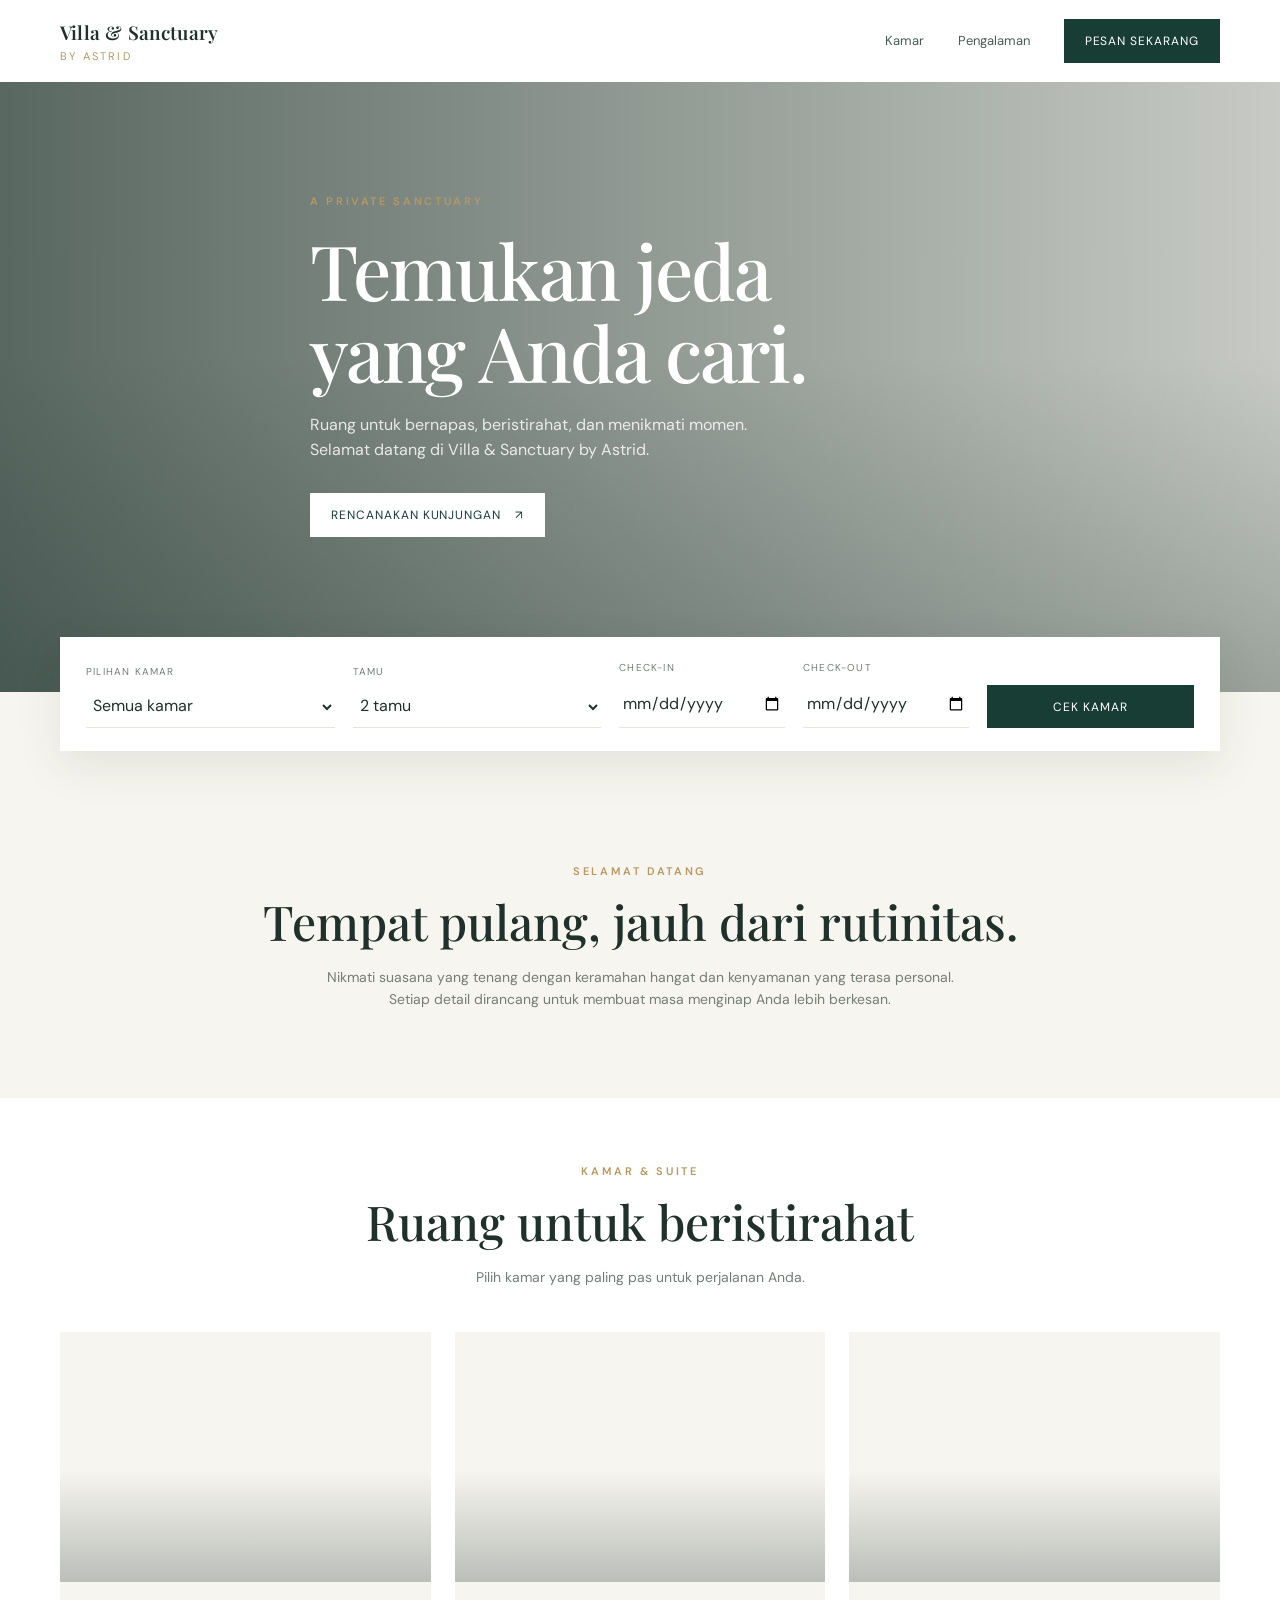
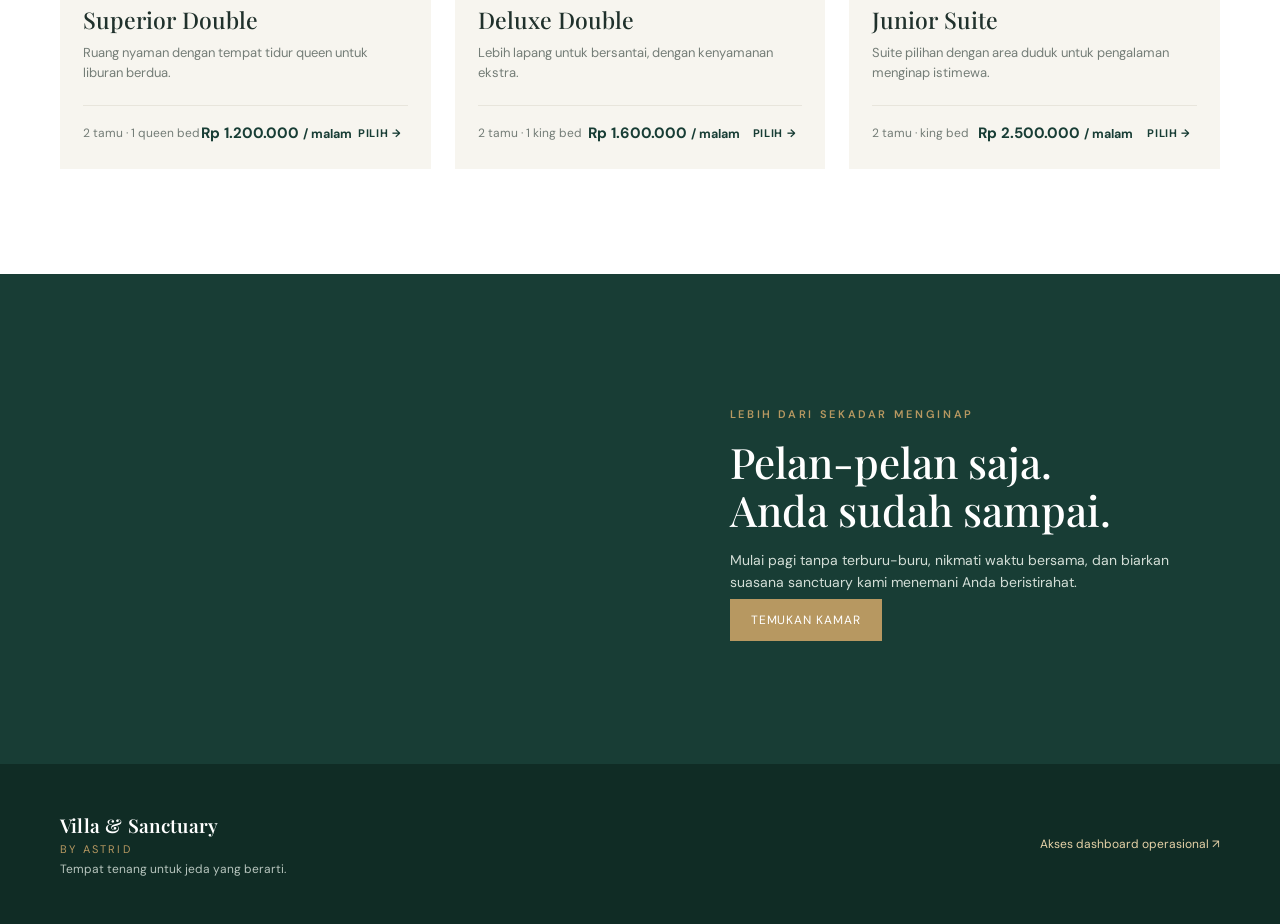
==== booking.html @ de43f6a3 "update front end" ====
<!DOCTYPE html>
<html lang="id">
<head>
  <meta charset="UTF-8">
  <meta name="viewport" content="width=device-width, initial-scale=1.0">
  <meta name="theme-color" content="#183d35">
  <meta name="description" content="Temukan ketenangan dan kenyamanan di Villa & Sanctuary by Astrid. Lihat kamar dan rencanakan masa menginap Anda.">
  <title>Villa & Sanctuary by Astrid | A Sanctuary to Stay</title>
  <link rel="preconnect" href="https://fonts.googleapis.com">
  <link rel="preconnect" href="https://fonts.gstatic.com" crossorigin>
  <link href="https://fonts.googleapis.com/css2?family=DM+Sans:wght@400;500;600;700&family=Playfair+Display:wght@500;600;700&display=swap" rel="stylesheet">
  <style>
    :root{--forest:#183d35;--forest2:#244d43;--cream:#f7f5ef;--ink:#20312c;--muted:#747d77;--gold:#b79861;--line:#e8e5dc;--white:#fff;--serif:'Playfair Display',Georgia,serif;--sans:'DM Sans',Arial,sans-serif}
    *{box-sizing:border-box}html{scroll-behavior:smooth}body{margin:0;background:var(--cream);color:var(--ink);font-family:var(--sans);line-height:1.55}a{color:inherit;text-decoration:none}button,input,select{font:inherit}.wrap{width:min(1160px,calc(100% - 48px));margin:auto}
    .topbar{height:82px;background:#fff;display:flex;align-items:center;position:relative;z-index:2}.nav{display:flex;align-items:center;justify-content:space-between}.brand{display:flex;flex-direction:column;line-height:1.15}.brand b{font:600 19px var(--serif);letter-spacing:.01em}.brand span{color:var(--gold);font-size:11px;letter-spacing:.2em;text-transform:uppercase;margin-top:5px}.navlinks{display:flex;align-items:center;gap:34px;font-size:13px;color:#4c5b55}.navlinks a:hover{color:var(--gold)}.nav-cta,.button{border:0;background:var(--forest);color:white;padding:13px 21px;font-size:12px;letter-spacing:.08em;text-transform:uppercase;cursor:pointer;transition:.2s}.nav-cta:hover,.button:hover{background:var(--forest2);transform:translateY(-1px)}
    .hero{min-height:610px;background:linear-gradient(90deg,rgba(12,34,28,.67),rgba(12,34,28,.2)),linear-gradient(0deg,rgba(12,34,28,.24),transparent 55%),url('https://images.unsplash.com/photo-1613490493576-7fde63acd811?auto=format&fit=crop&w=2200&q=85') center 54%/cover;display:flex;align-items:center;color:white}.hero-content{padding:86px 0 130px;max-width:660px}.eyebrow{font-size:11px;font-weight:600;letter-spacing:.24em;text-transform:uppercase;color:var(--gold)}.hero h1{font:500 clamp(43px,7vw,76px)/1.08 var(--serif);letter-spacing:-.025em;margin:19px 0 20px}.hero p{font-size:16px;max-width:490px;color:rgba(255,255,255,.83);margin:0 0 30px}.button.light{background:white;color:var(--forest);display:inline-flex;align-items:center;gap:14px}.button.light:hover{background:var(--cream)}
    .booking-wrap{position:relative;margin-top:-55px;z-index:1}.booking-bar{background:white;box-shadow:0 15px 45px #1e302018;padding:23px 26px;display:grid;grid-template-columns:1.2fr 1.2fr .8fr .8fr 1fr;align-items:end;gap:18px}.field label{display:block;font-size:10px;letter-spacing:.12em;text-transform:uppercase;color:var(--muted);margin-bottom:8px}.field input,.field select{width:100%;border:0;border-bottom:1px solid var(--line);border-radius:0;background:white;padding:7px 3px 10px;color:var(--ink);outline:none}.field input:focus,.field select:focus{border-color:var(--gold)}.booking-bar .button{height:43px}
    .intro{padding:112px 0 88px;text-align:center}.intro .eyebrow{color:var(--gold)}.intro h2,.section-head h2{font:500 clamp(34px,4vw,48px)/1.2 var(--serif);margin:13px 0 16px}.intro p{max-width:640px;margin:0 auto;color:var(--muted);font-size:14px}.rooms{padding:65px 0 105px;background:white}.section-head{text-align:center;margin-bottom:43px}.section-head p{color:var(--muted);font-size:14px;margin:0}.room-grid{display:grid;grid-template-columns:repeat(3,1fr);gap:24px}.room-card{background:var(--cream);overflow:hidden}.room-photo{height:250px;background-size:cover;background-position:center;position:relative}.room-photo:after{content:'';position:absolute;inset:0;background:linear-gradient(0deg,#10251e42,transparent 45%)}.room-card:nth-child(1) .room-photo{background-image:url('https://images.unsplash.com/photo-1611892440504-42a792e24d32?auto=format&fit=crop&w=1000&q=80')}.room-card:nth-child(2) .room-photo{background-image:url('https://images.unsplash.com/photo-1616594039964-ae9021a400a0?auto=format&fit=crop&w=1000&q=80')}.room-card:nth-child(3) .room-photo{background-image:url('https://images.unsplash.com/photo-1618221195710-dd6b41faaea6?auto=format&fit=crop&w=1000&q=80')}.room-info{padding:22px 23px 24px}.room-info h3{font:500 23px var(--serif);margin:0 0 8px}.room-info p{font-size:13px;color:var(--muted);margin:0 0 20px;min-height:42px}.room-meta{border-top:1px solid var(--line);padding-top:16px;display:flex;justify-content:space-between;align-items:center;font-size:12px;color:var(--muted)}.room-meta strong{font-size:15px;color:var(--forest)}.room-meta button{border:0;background:none;color:var(--forest);font-weight:700;cursor:pointer;letter-spacing:.06em;font-size:11px}
    .experience{display:grid;grid-template-columns:1fr 1fr;min-height:490px;background:var(--forest);color:white}.experience-image{background:url('https://images.unsplash.com/photo-1600210492486-724fe5c67fb0?auto=format&fit=crop&w=1200&q=85') center/cover;min-height:380px}.experience-copy{padding:76px clamp(30px,7vw,100px);align-self:center}.experience-copy h2{font:500 42px/1.16 var(--serif);margin:15px 0}.experience-copy p{font-size:14px;color:#d3ded7;max-width:460px}.experience-copy .button{background:var(--gold);margin-top:15px}.footer{padding:48px 0;background:#102c25;color:white}.footer-row{display:flex;justify-content:space-between;align-items:center;gap:20px}.footer p{margin:7px 0 0;color:#b7c5be;font-size:12px}.footer a{font-size:12px;color:#e6d2a8}
    .modal{display:none;position:fixed;inset:0;z-index:10;background:#10211eb8;padding:20px;align-items:center;justify-content:center}.modal.open{display:flex}.modal-card{width:min(550px,100%);max-height:92vh;overflow:auto;background:white;padding:32px}.modal-head{display:flex;justify-content:space-between;align-items:start;margin-bottom:20px}.modal-head h2{font:500 30px var(--serif);margin:0}.modal-head p{font-size:13px;color:var(--muted);margin:5px 0 0}.close{border:0;background:none;font-size:27px;color:var(--muted);cursor:pointer}.form-grid{display:grid;grid-template-columns:1fr 1fr;gap:15px}.form-grid .field.full{grid-column:1/-1}.form-grid .field input,.form-grid .field select{border:1px solid var(--line);padding:11px}.price-line{display:flex;justify-content:space-between;padding:15px 0;border-top:1px solid var(--line);margin-top:20px;font-size:13px}.price-line strong{color:var(--forest);font-size:16px}.modal-actions{display:flex;justify-content:flex-end;gap:10px}.button.secondary{background:white;color:var(--forest);border:1px solid var(--line)}.notice{display:none;padding:12px;margin:0 0 16px;background:#edf5ef;color:var(--forest);font-size:13px}.notice.show{display:block}.mobile-menu{display:none}
    @media(max-width:800px){.navlinks{gap:18px}.booking-bar{grid-template-columns:1fr 1fr}.booking-bar .button{grid-column:1/-1}.room-grid{grid-template-columns:1fr 1fr}.experience-copy{padding:55px 38px}}
    @media(max-width:580px){.wrap{width:min(100% - 32px,1160px)}.topbar{height:70px}.navlinks a:not(.nav-cta){display:none}.nav-cta{padding:11px 14px}.hero{min-height:555px;background-position:58% center}.hero-content{padding:80px 0 115px}.hero p{font-size:14px}.booking-wrap{margin-top:-45px}.booking-bar{padding:20px;gap:13px}.intro{padding:78px 0 66px}.rooms{padding:55px 0 72px}.room-grid{grid-template-columns:1fr;gap:18px}.room-photo{height:230px}.room-info p{min-height:unset}.experience{grid-template-columns:1fr}.experience-image{min-height:280px}.experience-copy{padding:45px 25px}.experience-copy h2{font-size:35px}.footer-row{align-items:flex-start;flex-direction:column}.form-grid{grid-template-columns:1fr}.form-grid .field.full{grid-column:auto}.modal-card{padding:23px}}
  </style>
</head>
<body>
  <header class="topbar"><div class="wrap nav"><a class="brand" href="#home"><b>Villa &amp; Sanctuary</b><span>by Astrid</span></a><nav class="navlinks" aria-label="Navigasi utama"><a href="#rooms">Kamar</a><a href="#experience">Pengalaman</a><a class="nav-cta" href="#booking">Pesan Sekarang</a></nav></div></header>
  <main>
    <section class="hero" id="home"><div class="wrap hero-content"><div class="eyebrow">A private sanctuary</div><h1>Temukan jeda<br>yang Anda cari.</h1><p>Ruang untuk bernapas, beristirahat, dan menikmati momen. Selamat datang di Villa &amp; Sanctuary by Astrid.</p><a class="button light" href="#booking">Rencanakan kunjungan <span aria-hidden="true">↗</span></a></div></section>
    <div class="wrap booking-wrap" id="booking"><form class="booking-bar" id="searchForm"><div class="field"><label for="searchRoom">Pilihan kamar</label><select id="searchRoom"><option>Semua kamar</option><option>Standard Double</option><option>Superior Double</option><option>Deluxe Double</option><option>Executive Double</option><option>Junior Suite Double</option><option>Standard Twin</option></select></div><div class="field"><label for="searchGuests">Tamu</label><select id="searchGuests"><option>2 tamu</option><option>1 tamu</option><option>3 tamu</option><option>4 tamu</option></select></div><div class="field"><label for="searchCheckin">Check-in</label><input id="searchCheckin" type="date" required></div><div class="field"><label for="searchCheckout">Check-out</label><input id="searchCheckout" type="date" required></div><button class="button" type="submit">Cek kamar</button></form></div>
    <section class="intro"><div class="wrap"><div class="eyebrow">Selamat datang</div><h2>Tempat pulang, jauh dari rutinitas.</h2><p>Nikmati suasana yang tenang dengan keramahan hangat dan kenyamanan yang terasa personal. Setiap detail dirancang untuk membuat masa menginap Anda lebih berkesan.</p></div></section>
    <section class="rooms" id="rooms"><div class="wrap"><div class="section-head"><div class="eyebrow">Kamar &amp; suite</div><h2>Ruang untuk beristirahat</h2><p>Pilih kamar yang paling pas untuk perjalanan Anda.</p></div><div class="room-grid">
      <article class="room-card" data-room="Superior Double"><div class="room-photo" role="img" aria-label="Kamar Superior Double"></div><div class="room-info"><h3>Superior Double</h3><p>Ruang nyaman dengan tempat tidur queen untuk liburan berdua.</p><div class="room-meta"><span>2 tamu · 1 queen bed</span><strong>Rp 1.200.000 <small>/ malam</small></strong><button data-book="Superior Double">PILIH →</button></div></div></article>
      <article class="room-card" data-room="Deluxe Double"><div class="room-photo" role="img" aria-label="Kamar Deluxe Double"></div><div class="room-info"><h3>Deluxe Double</h3><p>Lebih lapang untuk bersantai, dengan kenyamanan ekstra.</p><div class="room-meta"><span>2 tamu · 1 king bed</span><strong>Rp 1.600.000 <small>/ malam</small></strong><button data-book="Deluxe Double">PILIH →</button></div></div></article>
      <article class="room-card" data-room="Junior Suite Double"><div class="room-photo" role="img" aria-label="Junior Suite Double"></div><div class="room-info"><h3>Junior Suite</h3><p>Suite pilihan dengan area duduk untuk pengalaman menginap istimewa.</p><div class="room-meta"><span>2 tamu · king bed</span><strong>Rp 2.500.000 <small>/ malam</small></strong><button data-book="Junior Suite Double">PILIH →</button></div></div></article>
    </div></div></section>
    <section class="experience" id="experience"><div class="experience-image" role="img" aria-label="Interior villa yang tenang"></div><div class="experience-copy"><div class="eyebrow">Lebih dari sekadar menginap</div><h2>Pelan-pelan saja.<br>Anda sudah sampai.</h2><p>Mulai pagi tanpa terburu-buru, nikmati waktu bersama, dan biarkan suasana sanctuary kami menemani Anda beristirahat.</p><a href="#booking" class="button">Temukan kamar</a></div></section>
  </main>
  <footer class="footer"><div class="wrap footer-row"><div class="brand"><b>Villa &amp; Sanctuary</b><span>by Astrid</span><p>Tempat tenang untuk jeda yang berarti.</p></div><a href="index.html">Akses dashboard operasional ↗</a></div></footer>
  <div class="modal" id="bookingModal" role="dialog" aria-modal="true" aria-labelledby="modalTitle"><div class="modal-card"><div class="modal-head"><div><h2 id="modalTitle">Rencanakan masa menginap</h2><p>Isi detail Anda, tim kami akan menyiapkan reservasi.</p></div><button class="close" type="button" aria-label="Tutup">×</button></div><div class="notice" id="bookingNotice" role="status"></div><form id="guestBookingForm"><div class="form-grid"><div class="field full"><label for="guestName">Nama lengkap</label><input id="guestName" autocomplete="name" required placeholder="Nama sesuai identitas"></div><div class="field full"><label for="guestEmail">Email</label><input id="guestEmail" type="email" autocomplete="email" required placeholder="nama@email.com"></div><div class="field"><label for="guestPhone">Nomor telepon</label><input id="guestPhone" type="tel" autocomplete="tel" required placeholder="08xxxxxxxxxx"></div><div class="field"><label for="roomType">Tipe kamar</label><select id="roomType" required><option value="Standard Twin">Standard Twin</option><option value="Standard Double">Standard Double</option><option value="Superior Double">Superior Double</option><option value="Deluxe Double">Deluxe Double</option><option value="Executive Double">Executive Double</option><option value="Junior Suite Double">Junior Suite Double</option></select></div><div class="field"><label for="checkin">Check-in</label><input id="checkin" type="date" required></div><div class="field"><label for="checkout">Check-out</label><input id="checkout" type="date" required></div><div class="field"><label for="roomsCount">Jumlah kamar</label><select id="roomsCount"><option value="1">1 kamar</option><option value="2">2 kamar</option><option value="3">3 kamar</option></select></div><div class="field"><label for="guestCount">Jumlah tamu</label><select id="guestCount"><option value="1">1 tamu</option><option value="2" selected>2 tamu</option><option value="3">3 tamu</option><option value="4">4 tamu</option></select></div></div><div class="price-line"><span id="staySummary">Pilih tanggal menginap</span><strong id="stayTotal">—</strong></div><div class="modal-actions"><button type="button" class="button secondary close-action">Kembali</button><button type="submit" class="button">Kirim permintaan</button></div></form></div></div>
  <script>
    (()=>{
      const key='revenueTrackerBookings';
      const rates={'Standard Twin':900000,'Standard Double':1000000,'Superior Double':1200000,'Deluxe Double':1600000,'Executive Double':2000000,'Junior Suite Double':2500000};
      const modal=document.getElementById('bookingModal'),form=document.getElementById('guestBookingForm'),notice=document.getElementById('bookingNotice');
      const date=(d)=>{const x=new Date();x.setDate(x.getDate()+d);return x.toISOString().slice(0,10)};
      const minDate=date(0);['searchCheckin','searchCheckout','checkin','checkout'].forEach(id=>document.getElementById(id).min=minDate);
      const nights=()=>{const a=new Date(document.getElementById('checkin').value+'T00:00:00Z'),b=new Date(document.getElementById('checkout').value+'T00:00:00Z');return Math.round((b-a)/86400000)};
      const money=n=>new Intl.NumberFormat('id-ID',{style:'currency',currency:'IDR',maximumFractionDigits:0}).format(n);
      function updateTotal(){const n=nights(),r=document.getElementById('roomType').value,count=Number(document.getElementById('roomsCount').value),rate=rates[r]||1200000;document.getElementById('staySummary').textContent=n>0?`${n} malam · ${count} kamar`:'Pilih tanggal menginap';document.getElementById('stayTotal').textContent=n>0?money(n*count*rate):'—'}
      function open(room){if(room)document.getElementById('roomType').value=room;const ci=document.getElementById('searchCheckin').value,co=document.getElementById('searchCheckout').value;if(ci)document.getElementById('checkin').value=ci;if(co)document.getElementById('checkout').value=co;modal.classList.add('open');updateTotal();document.getElementById('guestName').focus()}
      document.querySelectorAll('[data-book]').forEach(b=>b.addEventListener('click',()=>open(b.dataset.book)));
      document.querySelectorAll('.nav-cta,.hero .button,.experience .button').forEach(b=>b.addEventListener('click',e=>{if(b.getAttribute('href')==='#booking'){e.preventDefault();open()}}));
      document.querySelectorAll('.close,.close-action').forEach(b=>b.addEventListener('click',()=>modal.classList.remove('open')));modal.addEventListener('click',e=>{if(e.target===modal)modal.classList.remove('open')});document.addEventListener('keydown',e=>{if(e.key==='Escape')modal.classList.remove('open')});
      ['checkin','checkout','roomType','roomsCount'].forEach(id=>document.getElementById(id).addEventListener('change',updateTotal));
      document.getElementById('checkin').addEventListener('change',e=>{document.getElementById('checkout').min=e.target.value||minDate;if(document.getElementById('checkout').value<=e.target.value)document.getElementById('checkout').value='';updateTotal()});
      document.getElementById('searchCheckin').addEventListener('change',e=>{document.getElementById('searchCheckout').min=e.target.value||minDate});
      document.getElementById('searchForm').addEventListener('submit',e=>{e.preventDefault();const a=document.getElementById('searchCheckin').value,b=document.getElementById('searchCheckout').value;if(!a||!b||b<=a){alert('Tanggal check-out harus setelah tanggal check-in.');return}const chosen=document.getElementById('searchRoom').value;if(chosen!=='Semua kamar')document.getElementById('roomType').value=chosen;open(chosen==='Semua kamar'?'Superior Double':chosen)});
      form.addEventListener('submit',e=>{e.preventDefault();if(!form.reportValidity())return;const ci=document.getElementById('checkin').value,co=document.getElementById('checkout').value,n=nights();if(n<1){notice.textContent='Tanggal check-out harus setelah check-in.';notice.classList.add('show');return}const room=document.getElementById('roomType').value,rooms=Number(document.getElementById('roomsCount').value),rate=rates[room]||1200000;let records=[];try{records=JSON.parse(localStorage.getItem(key)||'[]');if(!Array.isArray(records))records=[]}catch(_){records=[]}const serial=records.reduce((m,x)=>Math.max(m,Number((String(x.id||'').match(/^BK-(\d+)$/)||[])[1]||0),0);const booking={id:`BK-${String(serial+1).padStart(3,'0')}`,guest:document.getElementById('guestName').value.trim(),email:document.getElementById('guestEmail').value.trim(),phone:document.getElementById('guestPhone').value.trim(),channel:'Direct Website',otaClass:'ota-website',room,rooms,nights:n,rate,price:rate*rooms*n,status:'pending',bookingDate:date(0),checkInDate:ci,departureDate:co,checkOutDate:co,guests:Number(document.getElementById('guestCount').value)};try{records.push(booking);localStorage.setItem(key,JSON.stringify(records));notice.textContent=`Permintaan booking tersimpan. Nomor booking Anda ${booking.id}. Tim kami akan menghubungi Anda untuk konfirmasi.`;notice.classList.add('show');form.reset();document.getElementById('checkin').min=minDate;updateTotal()}catch(_){notice.textContent='Browser tidak dapat menyimpan booking. Coba kembali atau hubungi properti.';notice.classList.add('show')}});
    })();
  </script>
</body>
</html>
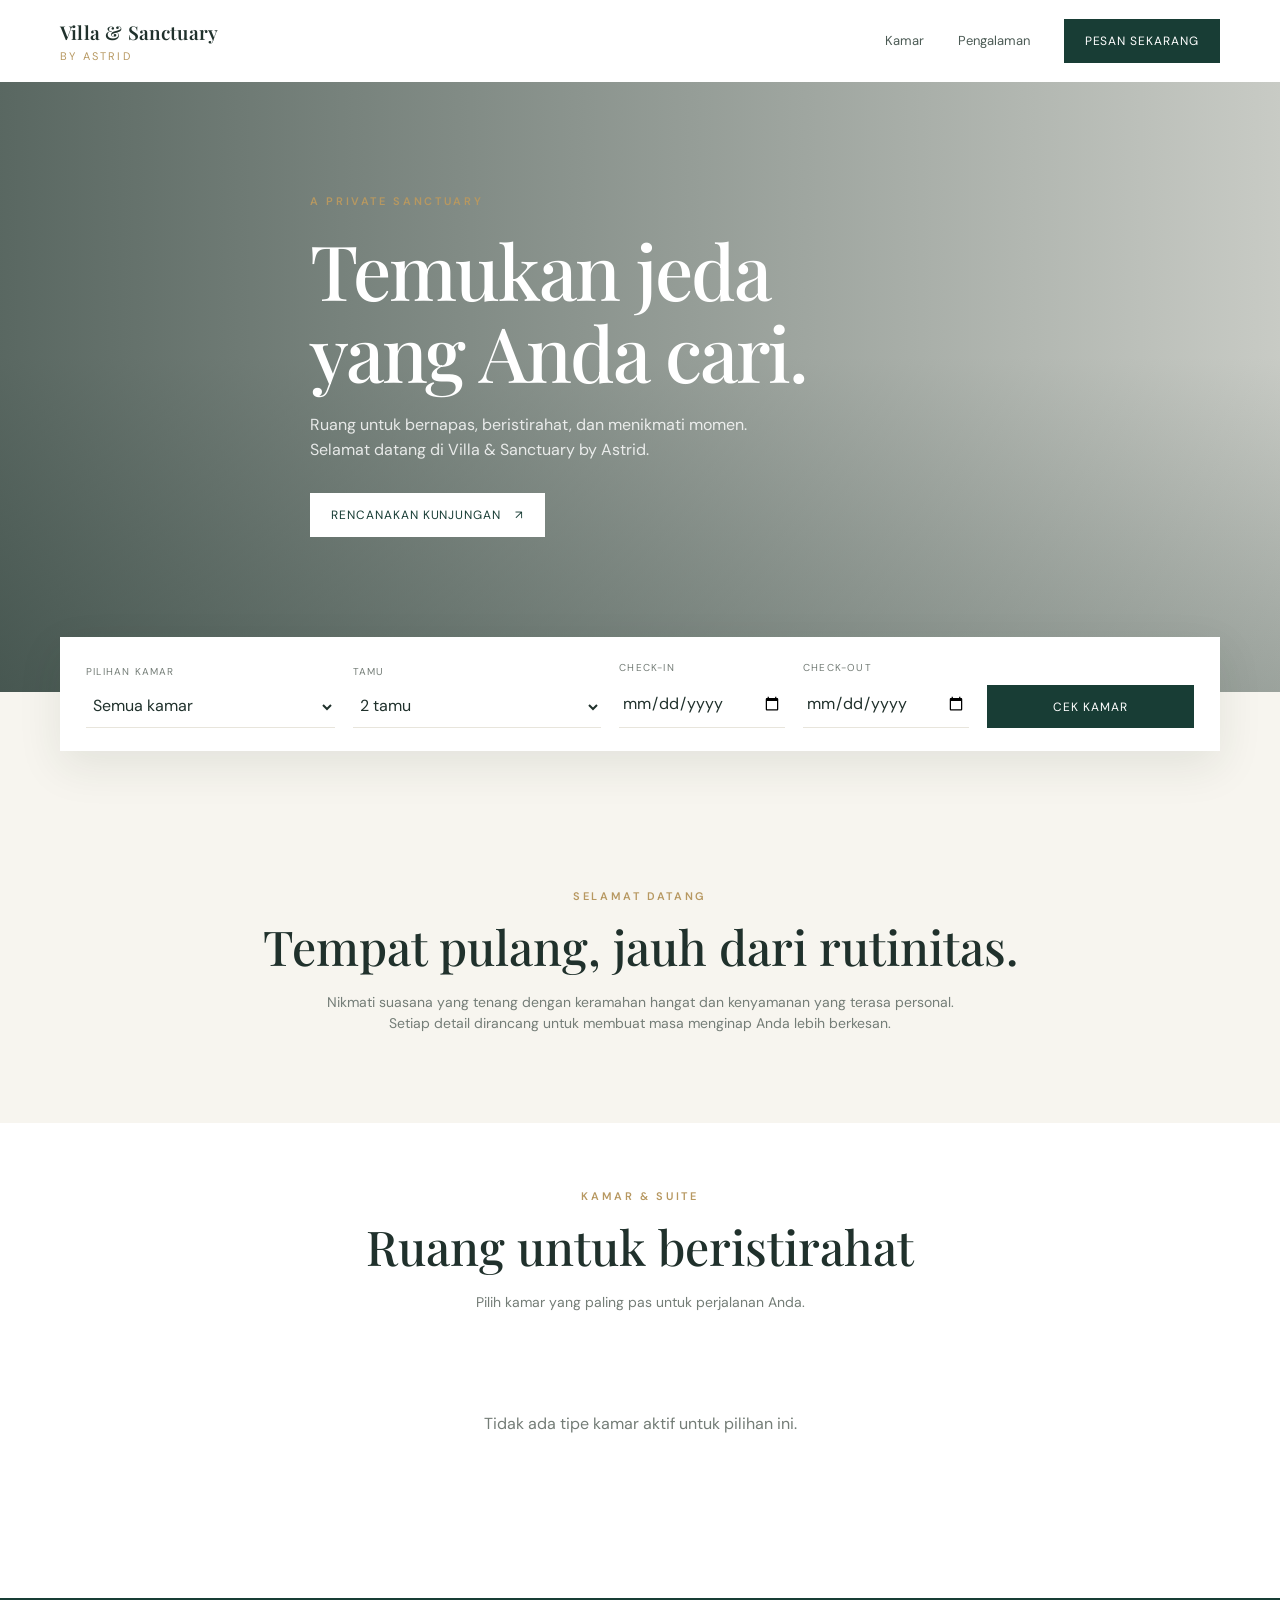
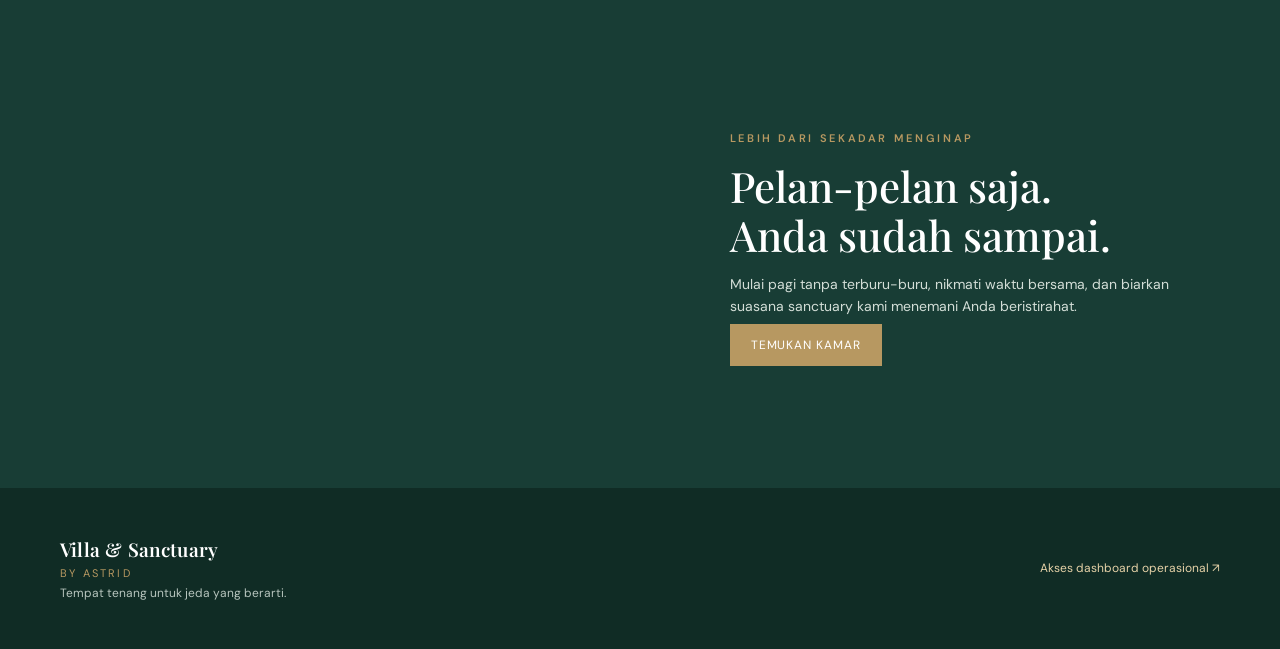
==== commit fee3bc4c: "migrasi database" ====
--- a/booking.html
+++ b/booking.html
@@ -19,14 +19,17 @@
     .experience{display:grid;grid-template-columns:1fr 1fr;min-height:490px;background:var(--forest);color:white}.experience-image{background:url('https://images.unsplash.com/photo-1600210492486-724fe5c67fb0?auto=format&fit=crop&w=1200&q=85') center/cover;min-height:380px}.experience-copy{padding:76px clamp(30px,7vw,100px);align-self:center}.experience-copy h2{font:500 42px/1.16 var(--serif);margin:15px 0}.experience-copy p{font-size:14px;color:#d3ded7;max-width:460px}.experience-copy .button{background:var(--gold);margin-top:15px}.footer{padding:48px 0;background:#102c25;color:white}.footer-row{display:flex;justify-content:space-between;align-items:center;gap:20px}.footer p{margin:7px 0 0;color:#b7c5be;font-size:12px}.footer a{font-size:12px;color:#e6d2a8}
     .modal{display:none;position:fixed;inset:0;z-index:10;background:#10211eb8;padding:20px;align-items:center;justify-content:center}.modal.open{display:flex}.modal-card{width:min(550px,100%);max-height:92vh;overflow:auto;background:white;padding:32px}.modal-head{display:flex;justify-content:space-between;align-items:start;margin-bottom:20px}.modal-head h2{font:500 30px var(--serif);margin:0}.modal-head p{font-size:13px;color:var(--muted);margin:5px 0 0}.close{border:0;background:none;font-size:27px;color:var(--muted);cursor:pointer}.form-grid{display:grid;grid-template-columns:1fr 1fr;gap:15px}.form-grid .field.full{grid-column:1/-1}.form-grid .field input,.form-grid .field select{border:1px solid var(--line);padding:11px}.price-line{display:flex;justify-content:space-between;padding:15px 0;border-top:1px solid var(--line);margin-top:20px;font-size:13px}.price-line strong{color:var(--forest);font-size:16px}.modal-actions{display:flex;justify-content:flex-end;gap:10px}.button.secondary{background:white;color:var(--forest);border:1px solid var(--line)}.notice{display:none;padding:12px;margin:0 0 16px;background:#edf5ef;color:var(--forest);font-size:13px}.notice.show{display:block}.mobile-menu{display:none}
     @media(max-width:800px){.navlinks{gap:18px}.booking-bar{grid-template-columns:1fr 1fr}.booking-bar .button{grid-column:1/-1}.room-grid{grid-template-columns:1fr 1fr}.experience-copy{padding:55px 38px}}
-    @media(max-width:580px){.wrap{width:min(100% - 32px,1160px)}.topbar{height:70px}.navlinks a:not(.nav-cta){display:none}.nav-cta{padding:11px 14px}.hero{min-height:555px;background-position:58% center}.hero-content{padding:80px 0 115px}.hero p{font-size:14px}.booking-wrap{margin-top:-45px}.booking-bar{padding:20px;gap:13px}.intro{padding:78px 0 66px}.rooms{padding:55px 0 72px}.room-grid{grid-template-columns:1fr;gap:18px}.room-photo{height:230px}.room-info p{min-height:unset}.experience{grid-template-columns:1fr}.experience-image{min-height:280px}.experience-copy{padding:45px 25px}.experience-copy h2{font-size:35px}.footer-row{align-items:flex-start;flex-direction:column}.form-grid{grid-template-columns:1fr}.form-grid .field.full{grid-column:auto}.modal-card{padding:23px}}
+    .stay-price{min-height:0!important;margin:12px 0 0!important;padding-top:10px;border-top:1px solid var(--line);color:var(--forest)!important;font-weight:700}.room-card{transition:transform .22s,box-shadow .22s}.room-card:hover{transform:translateY(-4px);box-shadow:0 14px 32px #20312c12}.room-card.sold-out{opacity:.7}.room-meta button:disabled{color:#777;cursor:not-allowed}.search-status{min-height:1.4em;margin:8px 4px 0;color:var(--muted);font-size:12px}.room-empty{grid-column:1/-1;text-align:center;color:var(--muted);padding:40px}.honeypot{position:absolute!important;left:-10000px!important;top:auto!important;width:1px!important;height:1px!important;overflow:hidden!important;opacity:0!important}.field input:focus-visible,.field select:focus-visible,button:focus-visible,a:focus-visible{outline:2px solid var(--gold);outline-offset:3px}.modal-card{animation:modal-in .2s ease-out}@keyframes modal-in{from{opacity:0;transform:translateY(10px)}to{opacity:1;transform:translateY(0)}}
+    @media(max-width:580px){.wrap{width:min(100% - 32px,1160px)}.topbar{height:70px}.navlinks a:not(.nav-cta){display:none}.nav-cta{padding:11px 14px}.hero{min-height:555px;background-position:58% center}.hero-content{padding:80px 0 115px}.hero p{font-size:14px}.booking-wrap{margin-top:-45px}.booking-bar{padding:20px;gap:13px}.booking-bar .field input,.booking-bar .field select{font-size:14px}.intro{padding:78px 0 66px}.rooms{padding:55px 0 72px}.room-grid{grid-template-columns:1fr;gap:18px}.room-photo{height:230px}.room-info p{min-height:unset}.room-meta{align-items:flex-start;flex-wrap:wrap;gap:12px}.room-meta strong{width:100%}.experience{grid-template-columns:1fr}.experience-image{min-height:280px}.experience-copy{padding:45px 25px}.experience-copy h2{font-size:35px}.footer-row{align-items:flex-start;flex-direction:column}.form-grid{grid-template-columns:1fr}.form-grid .field.full{grid-column:auto}.modal-card{padding:23px}.modal-actions{position:sticky;bottom:-23px;padding:12px 0 0;background:#fff}.modal-actions .button{flex:1;padding:13px 8px}}
+    @media(prefers-reduced-motion:reduce){html{scroll-behavior:auto}*,*::before,*::after{animation-duration:.01ms!important;transition-duration:.01ms!important}}
   </style>
 </head>
 <body>
+  <input id="companyWebsite" class="honeypot" type="text" tabindex="-1" autocomplete="off" aria-hidden="true">
   <header class="topbar"><div class="wrap nav"><a class="brand" href="#home"><b>Villa &amp; Sanctuary</b><span>by Astrid</span></a><nav class="navlinks" aria-label="Navigasi utama"><a href="#rooms">Kamar</a><a href="#experience">Pengalaman</a><a class="nav-cta" href="#booking">Pesan Sekarang</a></nav></div></header>
   <main>
     <section class="hero" id="home"><div class="wrap hero-content"><div class="eyebrow">A private sanctuary</div><h1>Temukan jeda<br>yang Anda cari.</h1><p>Ruang untuk bernapas, beristirahat, dan menikmati momen. Selamat datang di Villa &amp; Sanctuary by Astrid.</p><a class="button light" href="#booking">Rencanakan kunjungan <span aria-hidden="true">↗</span></a></div></section>
-    <div class="wrap booking-wrap" id="booking"><form class="booking-bar" id="searchForm"><div class="field"><label for="searchRoom">Pilihan kamar</label><select id="searchRoom"><option>Semua kamar</option><option>Standard Double</option><option>Superior Double</option><option>Deluxe Double</option><option>Executive Double</option><option>Junior Suite Double</option><option>Standard Twin</option></select></div><div class="field"><label for="searchGuests">Tamu</label><select id="searchGuests"><option>2 tamu</option><option>1 tamu</option><option>3 tamu</option><option>4 tamu</option></select></div><div class="field"><label for="searchCheckin">Check-in</label><input id="searchCheckin" type="date" required></div><div class="field"><label for="searchCheckout">Check-out</label><input id="searchCheckout" type="date" required></div><button class="button" type="submit">Cek kamar</button></form></div>
+    <div class="wrap booking-wrap" id="booking"><form class="booking-bar" id="searchForm"><div class="field"><label for="searchRoom">Pilihan kamar</label><select id="searchRoom"><option value="all">Semua kamar</option></select></div><div class="field"><label for="searchGuests">Tamu</label><select id="searchGuests"><option>2 tamu</option><option>1 tamu</option><option>3 tamu</option><option>4 tamu</option></select></div><div class="field"><label for="searchCheckin">Check-in</label><input id="searchCheckin" type="date" required></div><div class="field"><label for="searchCheckout">Check-out</label><input id="searchCheckout" type="date" required></div><button class="button" type="submit">Cek kamar</button></form><p class="search-status" id="roomSearchMessage" role="status" aria-live="polite"></p></div>
     <section class="intro"><div class="wrap"><div class="eyebrow">Selamat datang</div><h2>Tempat pulang, jauh dari rutinitas.</h2><p>Nikmati suasana yang tenang dengan keramahan hangat dan kenyamanan yang terasa personal. Setiap detail dirancang untuk membuat masa menginap Anda lebih berkesan.</p></div></section>
     <section class="rooms" id="rooms"><div class="wrap"><div class="section-head"><div class="eyebrow">Kamar &amp; suite</div><h2>Ruang untuk beristirahat</h2><p>Pilih kamar yang paling pas untuk perjalanan Anda.</p></div><div class="room-grid">
       <article class="room-card" data-room="Superior Double"><div class="room-photo" role="img" aria-label="Kamar Superior Double"></div><div class="room-info"><h3>Superior Double</h3><p>Ruang nyaman dengan tempat tidur queen untuk liburan berdua.</p><div class="room-meta"><span>2 tamu · 1 queen bed</span><strong>Rp 1.200.000 <small>/ malam</small></strong><button data-book="Superior Double">PILIH →</button></div></div></article>
@@ -37,7 +40,7 @@
   </main>
   <footer class="footer"><div class="wrap footer-row"><div class="brand"><b>Villa &amp; Sanctuary</b><span>by Astrid</span><p>Tempat tenang untuk jeda yang berarti.</p></div><a href="index.html">Akses dashboard operasional ↗</a></div></footer>
   <div class="modal" id="bookingModal" role="dialog" aria-modal="true" aria-labelledby="modalTitle"><div class="modal-card"><div class="modal-head"><div><h2 id="modalTitle">Rencanakan masa menginap</h2><p>Isi detail Anda, tim kami akan menyiapkan reservasi.</p></div><button class="close" type="button" aria-label="Tutup">×</button></div><div class="notice" id="bookingNotice" role="status"></div><form id="guestBookingForm"><div class="form-grid"><div class="field full"><label for="guestName">Nama lengkap</label><input id="guestName" autocomplete="name" required placeholder="Nama sesuai identitas"></div><div class="field full"><label for="guestEmail">Email</label><input id="guestEmail" type="email" autocomplete="email" required placeholder="nama@email.com"></div><div class="field"><label for="guestPhone">Nomor telepon</label><input id="guestPhone" type="tel" autocomplete="tel" required placeholder="08xxxxxxxxxx"></div><div class="field"><label for="roomType">Tipe kamar</label><select id="roomType" required><option value="Standard Twin">Standard Twin</option><option value="Standard Double">Standard Double</option><option value="Superior Double">Superior Double</option><option value="Deluxe Double">Deluxe Double</option><option value="Executive Double">Executive Double</option><option value="Junior Suite Double">Junior Suite Double</option></select></div><div class="field"><label for="checkin">Check-in</label><input id="checkin" type="date" required></div><div class="field"><label for="checkout">Check-out</label><input id="checkout" type="date" required></div><div class="field"><label for="roomsCount">Jumlah kamar</label><select id="roomsCount"><option value="1">1 kamar</option><option value="2">2 kamar</option><option value="3">3 kamar</option></select></div><div class="field"><label for="guestCount">Jumlah tamu</label><select id="guestCount"><option value="1">1 tamu</option><option value="2" selected>2 tamu</option><option value="3">3 tamu</option><option value="4">4 tamu</option></select></div></div><div class="price-line"><span id="staySummary">Pilih tanggal menginap</span><strong id="stayTotal">—</strong></div><div class="modal-actions"><button type="button" class="button secondary close-action">Kembali</button><button type="submit" class="button">Kirim permintaan</button></div></form></div></div>
-  <script>
+  <script type="text/plain" id="legacyBookingScript">
     (()=>{
       const key='revenueTrackerBookings';
       const rates={'Standard Twin':900000,'Standard Double':1000000,'Superior Double':1200000,'Deluxe Double':1600000,'Executive Double':2000000,'Junior Suite Double':2500000};
@@ -55,8 +58,39 @@
       document.getElementById('checkin').addEventListener('change',e=>{document.getElementById('checkout').min=e.target.value||minDate;if(document.getElementById('checkout').value<=e.target.value)document.getElementById('checkout').value='';updateTotal()});
       document.getElementById('searchCheckin').addEventListener('change',e=>{document.getElementById('searchCheckout').min=e.target.value||minDate});
       document.getElementById('searchForm').addEventListener('submit',e=>{e.preventDefault();const a=document.getElementById('searchCheckin').value,b=document.getElementById('searchCheckout').value;if(!a||!b||b<=a){alert('Tanggal check-out harus setelah tanggal check-in.');return}const chosen=document.getElementById('searchRoom').value;if(chosen!=='Semua kamar')document.getElementById('roomType').value=chosen;open(chosen==='Semua kamar'?'Superior Double':chosen)});
-      form.addEventListener('submit',e=>{e.preventDefault();if(!form.reportValidity())return;const ci=document.getElementById('checkin').value,co=document.getElementById('checkout').value,n=nights();if(n<1){notice.textContent='Tanggal check-out harus setelah check-in.';notice.classList.add('show');return}const room=document.getElementById('roomType').value,rooms=Number(document.getElementById('roomsCount').value),rate=rates[room]||1200000;let records=[];try{records=JSON.parse(localStorage.getItem(key)||'[]');if(!Array.isArray(records))records=[]}catch(_){records=[]}const serial=records.reduce((m,x)=>Math.max(m,Number((String(x.id||'').match(/^BK-(\d+)$/)||[])[1]||0),0);const booking={id:`BK-${String(serial+1).padStart(3,'0')}`,guest:document.getElementById('guestName').value.trim(),email:document.getElementById('guestEmail').value.trim(),phone:document.getElementById('guestPhone').value.trim(),channel:'Direct Website',otaClass:'ota-website',room,rooms,nights:n,rate,price:rate*rooms*n,status:'pending',bookingDate:date(0),checkInDate:ci,departureDate:co,checkOutDate:co,guests:Number(document.getElementById('guestCount').value)};try{records.push(booking);localStorage.setItem(key,JSON.stringify(records));notice.textContent=`Permintaan booking tersimpan. Nomor booking Anda ${booking.id}. Tim kami akan menghubungi Anda untuk konfirmasi.`;notice.classList.add('show');form.reset();document.getElementById('checkin').min=minDate;updateTotal()}catch(_){notice.textContent='Browser tidak dapat menyimpan booking. Coba kembali atau hubungi properti.';notice.classList.add('show')}});
+      form.addEventListener('submit',e=>{e.preventDefault();if(!form.reportValidity())return;const ci=document.getElementById('checkin').value,co=document.getElementById('checkout').value,n=nights();if(n<1){notice.textContent='Tanggal check-out harus setelah check-in.';notice.classList.add('show');return}const room=document.getElementById('roomType').value,rooms=Number(document.getElementById('roomsCount').value),rate=rates[room]||1200000;let records=[];try{records=JSON.parse(localStorage.getItem(key)||'[]');if(!Array.isArray(records))records=[]}catch(_){records=[]}const serial=records.reduce((m,x)=>Math.max(m,Number((String(x.id||'').match(/^BK-(\d+)$/)||[])[1]||0),0),0);const booking={id:`BK-${String(serial+1).padStart(3,'0')}`,guest:document.getElementById('guestName').value.trim(),email:document.getElementById('guestEmail').value.trim(),phone:document.getElementById('guestPhone').value.trim(),channel:'Direct Website',otaClass:'ota-website',room,rooms,nights:n,rate,price:rate*rooms*n,status:'pending',bookingDate:date(0),checkInDate:ci,departureDate:co,checkOutDate:co,guests:Number(document.getElementById('guestCount').value)};try{records.push(booking);localStorage.setItem(key,JSON.stringify(records));notice.textContent=`Permintaan booking tersimpan. Nomor booking Anda ${booking.id}. Tim kami akan menghubungi Anda untuk konfirmasi.`;notice.classList.add('show');form.reset();document.getElementById('checkin').min=minDate;updateTotal()}catch(_){notice.textContent='Browser tidak dapat menyimpan booking. Coba kembali atau hubungi properti.';notice.classList.add('show')}});
+      form.addEventListener('submit', async () => {
+        const fields = new FormData(form);
+        const guest = document.getElementById('guestName').value.trim();
+        const checkInDate = document.getElementById('checkin').value;
+        const checkOutDate = document.getElementById('checkout').value;
+        const room = document.getElementById('roomType').value;
+        const rooms = Number(document.getElementById('roomsCount').value);
+        const guests = Number(document.getElementById('guestCount').value);
+        const email = String(fields.get('guestEmail') || document.getElementById('guestEmail').value).trim();
+        const phone = document.getElementById('guestPhone').value.trim();
+        try {
+          const response = await fetch('backend/api/reservations.php', {
+            method:'POST', headers:{'Content-Type':'application/json'},
+            body:JSON.stringify({guest,email,phone,room,rooms,guests,checkInDate,checkOutDate})
+          });
+          const result = await response.json();
+          if (!response.ok) throw new Error(result.error || 'Booking belum tersimpan ke server.');
+          const saved = JSON.parse(localStorage.getItem(key) || '[]');
+          const localBooking = [...saved].reverse().find(item => item.guest === guest && item.checkInDate === checkInDate && item.checkOutDate === checkOutDate);
+          if (localBooking) {
+            localBooking.id = result.id;
+            localStorage.setItem(key, JSON.stringify(saved));
+          }
+          notice.textContent = `Booking ${result.id} berhasil masuk ke dashboard. Tim kami akan menghubungi Anda untuk konfirmasi.`;
+          notice.classList.add('show');
+        } catch (error) {
+          notice.textContent = 'Form tersimpan hanya di browser ini. Agar masuk ke dashboard, jalankan website melalui server PHP dan MySQL.';
+          notice.classList.add('show');
+        }
+      }, true);
     })();
   </script>
+  <script src="booking.js" defer></script>
 </body>
 </html>
